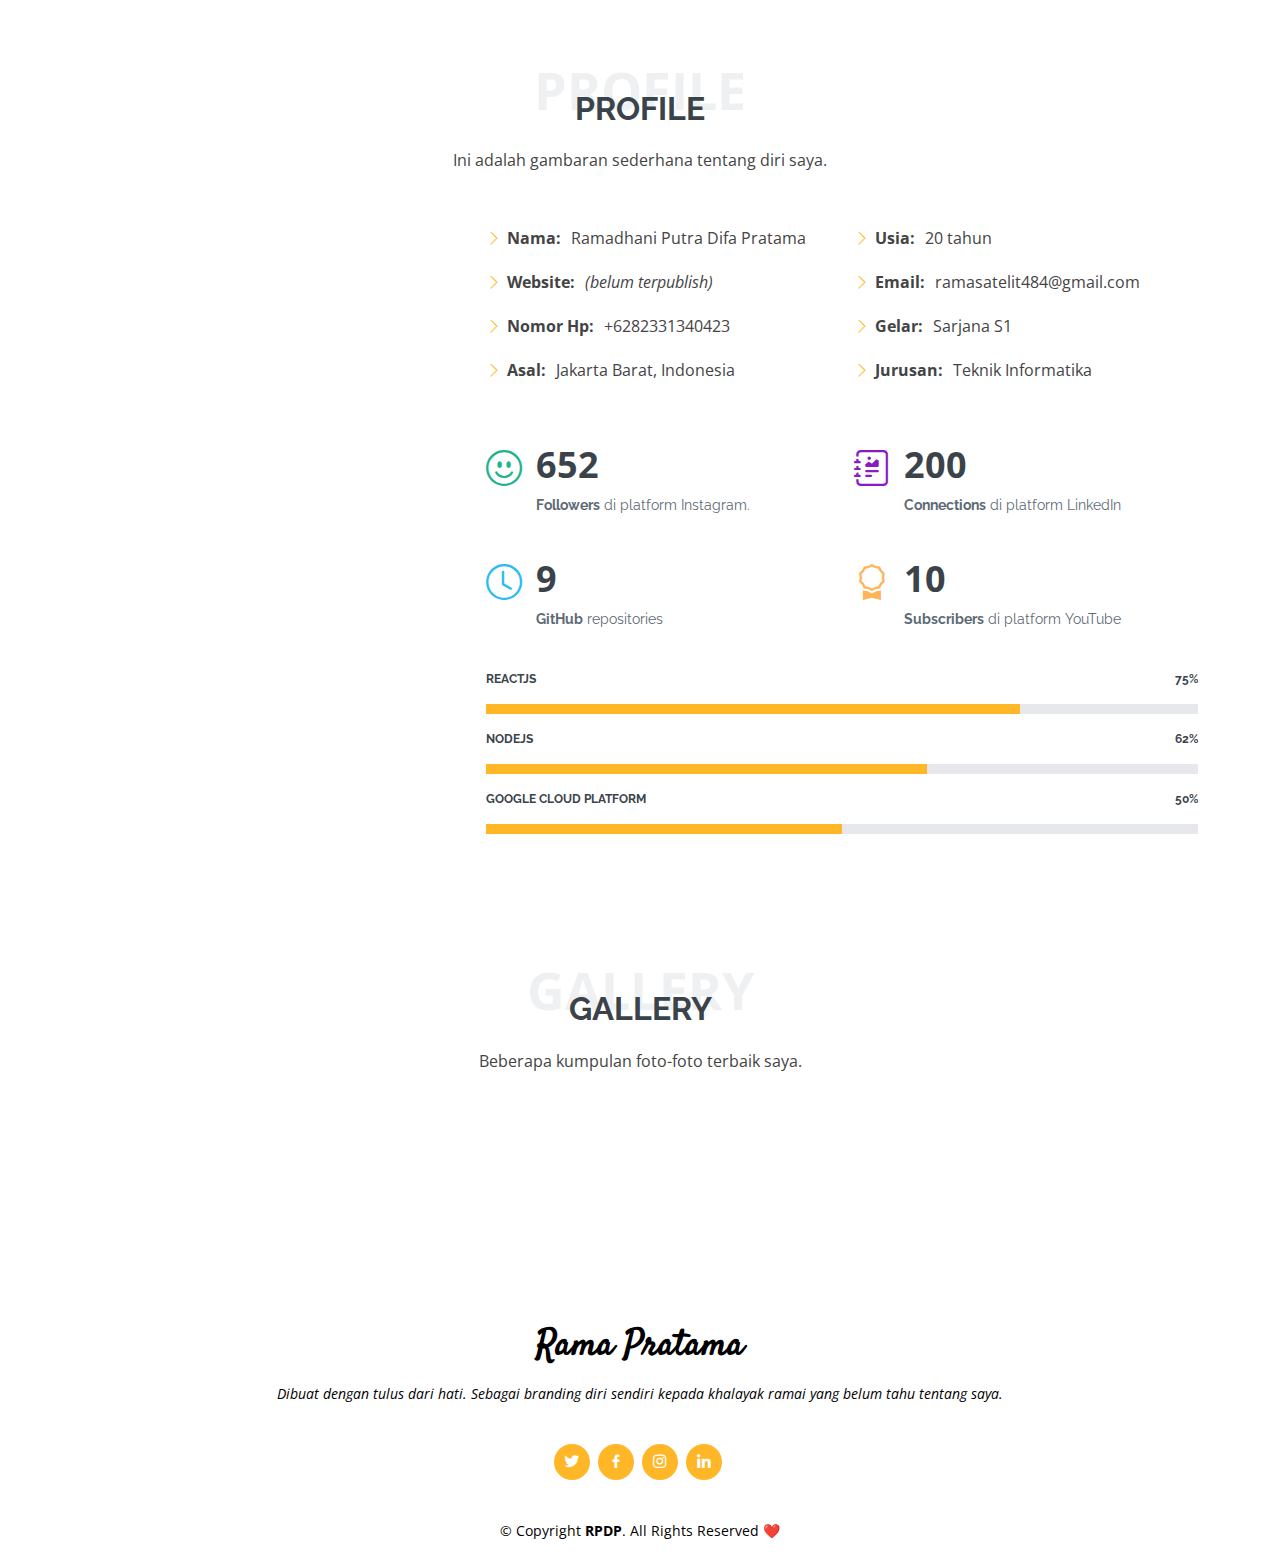
==== index.html @ 651ed234 "first-commit" ====
<!DOCTYPE html>
<html lang="en">

<head>
  <meta charset="utf-8">
  <meta content="width=device-width, initial-scale=1.0" name="viewport">

  <title>It's about me.</title>
  <meta content="" name="description">
  <meta content="" name="keywords">

  <!-- Favicons -->
  <link href="https://storage.googleapis.com/web-profile-asset/favicon.png" rel="icon">
  <link href="https://storage.googleapis.com/web-profile-asset/apple-touch-icon.png" rel="apple-touch-icon">

  <!-- Google Fonts -->
  <link href="https://fonts.googleapis.com/css?family=Open+Sans:300,300i,400,400i,600,600i,700,700i|Raleway:300,300i,400,400i,500,500i,600,600i,700,700i|Satisfy" rel="stylesheet">

  <!-- Vendor CSS Files -->
  <link href="assets/vendor/bootstrap/css/bootstrap.min.css" rel="stylesheet">
  <link href="assets/vendor/bootstrap-icons/bootstrap-icons.css" rel="stylesheet">
  <link href="assets/vendor/boxicons/css/boxicons.min.css" rel="stylesheet">
  <link href="assets/vendor/glightbox/css/glightbox.min.css" rel="stylesheet">
  <link href="assets/vendor/swiper/swiper-bundle.min.css" rel="stylesheet">

  <!-- Template Main CSS File -->
  <link href="assets/css/style.css" rel="stylesheet">

</head>

<body>

  <main id="main">

    <!-- ======= About Me Section ======= -->
    <section id="about" class="about">
      <div class="container">

        <div class="section-title">
          <span>Profile</span>
          <h2>Profile</h2>
          <p>Ini adalah gambaran sederhana tentang diri saya.</p>
          <br>
        </div>

        <div class="row">
          <div class="image col-lg-4 d-flex align-items-stretch justify-content-center justify-content-lg-start"></div>
          <div class="col-lg-8 d-flex flex-column align-items-stretch">
            <div class="content ps-lg-4 d-flex flex-column justify-content-center">
              <div class="row">
                <div class="col-lg-6">
                  <ul>
                    <li><i class="bi bi-chevron-right"></i> <strong>Nama:</strong> <span>Ramadhani Putra Difa Pratama</span></li>
                    <li><i class="bi bi-chevron-right"></i> <strong>Website:</strong> <span><em>(belum terpublish)</em></span></li>
                    <li><i class="bi bi-chevron-right"></i> <strong>Nomor Hp:</strong> <span>+6282331340423</span></li>
                    <li><i class="bi bi-chevron-right"></i> <strong>Asal:</strong> <span>Jakarta Barat, Indonesia</span></li>
                  </ul>
                </div>
                <div class="col-lg-6">
                  <ul>
                    <li><i class="bi bi-chevron-right"></i> <strong>Usia:</strong> <span>20 tahun</span></li>
                    <li><i class="bi bi-chevron-right"></i> <strong>Email:</strong> <span>ramasatelit484@gmail.com</span></li>
                    <li><i class="bi bi-chevron-right"></i> <strong>Gelar:</strong> <span>Sarjana S1</span></li>
                    <li><i class="bi bi-chevron-right"></i> <strong>Jurusan:</strong> <span>Teknik Informatika</span></li>
                  </ul>
                </div>
              </div>
              <div class="row mt-n4">
                <div class="col-md-6 mt-5 d-md-flex align-items-md-stretch">
                  <div class="count-box">
                    <i class="bi bi-emoji-smile" style="color: #20b38e;"></i>
                    <span data-purecounter-start="0" data-purecounter-end="825" data-purecounter-duration="1" class="purecounter"></span>
                    <p><strong>Followers</strong> di platform Instagram.</p>
                  </div>
                </div>

                <div class="col-md-6 mt-5 d-md-flex align-items-md-stretch">
                  <div class="count-box">
                    <i class="bi bi-journal-richtext" style="color: #8a1ac2;"></i>
                    <span data-purecounter-start="0" data-purecounter-end="253" data-purecounter-duration="1" class="purecounter"></span>
                    <p><strong>Connections</strong> di platform LinkedIn</p>
                  </div>
                </div>

                <div class="col-md-6 mt-5 d-md-flex align-items-md-stretch">
                  <div class="count-box">
                    <i class="bi bi-clock" style="color: #2cbdee;"></i>
                    <span data-purecounter-start="0" data-purecounter-end="11" data-purecounter-duration="1" class="purecounter"></span>
                    <p><strong>GitHub</strong> repositories</p>
                  </div>
                </div>

                <div class="col-md-6 mt-5 d-md-flex align-items-md-stretch">
                  <div class="count-box">
                    <i class="bi bi-award" style="color: #ffb459;"></i>
                    <span data-purecounter-start="0" data-purecounter-end="12" data-purecounter-duration="1" class="purecounter"></span>
                    <p><strong>Subscribers</strong> di platform YouTube</p>
                  </div>
                </div>
              </div>
            </div><!-- End .content-->

            <div class="skills-content ps-lg-4">
              <div class="progress">
                <span class="skill">ReactJS <i class="val">75%</i></span>
                <div class="progress-bar-wrap">
                  <div class="progress-bar" role="progressbar" aria-valuenow="75" aria-valuemin="0" aria-valuemax="100"></div>
                </div>
              </div>

              <div class="progress">
                <span class="skill">NodeJS <i class="val">62%</i></span>
                <div class="progress-bar-wrap">
                  <div class="progress-bar" role="progressbar" aria-valuenow="62" aria-valuemin="0" aria-valuemax="100"></div>
                </div>
              </div>

              <div class="progress">
                <span class="skill">Google Cloud Platform <i class="val">50%</i></span>
                <div class="progress-bar-wrap">
                  <div class="progress-bar" role="progressbar" aria-valuenow="50" aria-valuemin="0" aria-valuemax="100"></div>
                </div>
              </div>
            </div>

          </div>
        </div>

      </div>
    </section><!-- End About Me Section -->

    <!-- ======= My Portfolio Section ======= -->
    <section id="portfolio" class="portfolio">
      <div class="container">

        <div class="section-title">
          <span>Gallery</span>
          <h2>Gallery</h2>
          <p>Beberapa kumpulan foto-foto terbaik saya.</p>
        </div>

        <div class="row portfolio-container">

          <div class="col-lg-4 col-md-6 portfolio-item filter-app">
            <div class="portfolio-img"><img src="https://storage.googleapis.com/web-profile-asset/portofolio-1.png" class="img-fluid" alt=""></div>
          </div>

          <div class="col-lg-4 col-md-6 portfolio-item filter-web">
            <div class="portfolio-img"><img src="https://storage.googleapis.com/web-profile-asset/portofolio-2.png" class="img-fluid" alt=""></div>
          </div>

          <div class="col-lg-4 col-md-6 portfolio-item filter-app">
            <div class="portfolio-img"><img src="https://storage.googleapis.com/web-profile-asset/portofolio-3.png" class="img-fluid" alt=""></div>
          </div>

          <div class="col-lg-4 col-md-6 portfolio-item filter-card">
            <div class="portfolio-img"><img src="https://storage.googleapis.com/web-profile-asset/portofolio-4.png" class="img-fluid" alt=""></div>
          </div>

          <div class="col-lg-4 col-md-6 portfolio-item filter-web">
            <div class="portfolio-img"><img src="https://storage.googleapis.com/web-profile-asset/portofolio-5.png" class="img-fluid" alt=""></div>
          </div>

          <div class="col-lg-4 col-md-6 portfolio-item filter-app">
            <div class="portfolio-img"><img src="https://storage.googleapis.com/web-profile-asset/portofolio-6.png" class="img-fluid" alt=""></div>
          </div>

          <div class="col-lg-4 col-md-6 portfolio-item filter-card">
            <div class="portfolio-img"><img src="https://storage.googleapis.com/web-profile-asset/portofolio-7.png" class="img-fluid" alt=""></div>
          </div>

          <div class="col-lg-4 col-md-6 portfolio-item filter-card">
            <div class="portfolio-img"><img src="https://storage.googleapis.com/web-profile-asset/portofolio-8.png" class="img-fluid" alt=""></div>
          </div>

          <div class="col-lg-4 col-md-6 portfolio-item filter-web">
            <div class="portfolio-img"><img src="https://storage.googleapis.com/web-profile-asset/portofolio-9.png" class="img-fluid" alt=""></div>
          </div>

        </div>

      </div>
    </section><!-- End My Portfolio Section -->

  </main><!-- End #main -->

  <!-- ======= Footer ======= -->
  <footer id="footer">
    <div class="container">
      <h3>Rama Pratama</h3>
      <p>Dibuat dengan tulus dari hati. Sebagai branding diri sendiri kepada khalayak ramai yang belum tahu tentang saya.</p>
      <div class="social-links">
        <a href="#" class="twitter"><i class="bx bxl-twitter"></i></a>
        <a href="#" class="facebook"><i class="bx bxl-facebook"></i></a>
        <a href="https://www.instagram.com/rama.pdp/" class="instagram"><i class="bx bxl-instagram"></i></a>
        <a href="https://www.linkedin.com/in/rama-pratama/" class="linkedin"><i class="bx bxl-linkedin"></i></a>
      </div>
      <div class="copyright">
        &copy; Copyright <strong><span>RPDP</span></strong>. All Rights Reserved ❤️
      </div>
    </div>
  </footer><!-- End Footer -->

  <a href="#" class="back-to-top d-flex align-items-center justify-content-center"><i class="bi bi-arrow-up-short"></i></a>

  <!-- Vendor JS Files -->
  <script src="assets/vendor/purecounter/purecounter_vanilla.js"></script>
  <script src="assets/vendor/bootstrap/js/bootstrap.bundle.min.js"></script>
  <script src="assets/vendor/glightbox/js/glightbox.min.js"></script>
  <script src="assets/vendor/isotope-layout/isotope.pkgd.min.js"></script>
  <script src="assets/vendor/swiper/swiper-bundle.min.js"></script>
  <script src="assets/vendor/waypoints/noframework.waypoints.js"></script>
  <script src="assets/vendor/php-email-form/validate.js"></script>

  <!-- Template Main JS File -->
  <script src="assets/js/main.js"></script>

</body>

</html>
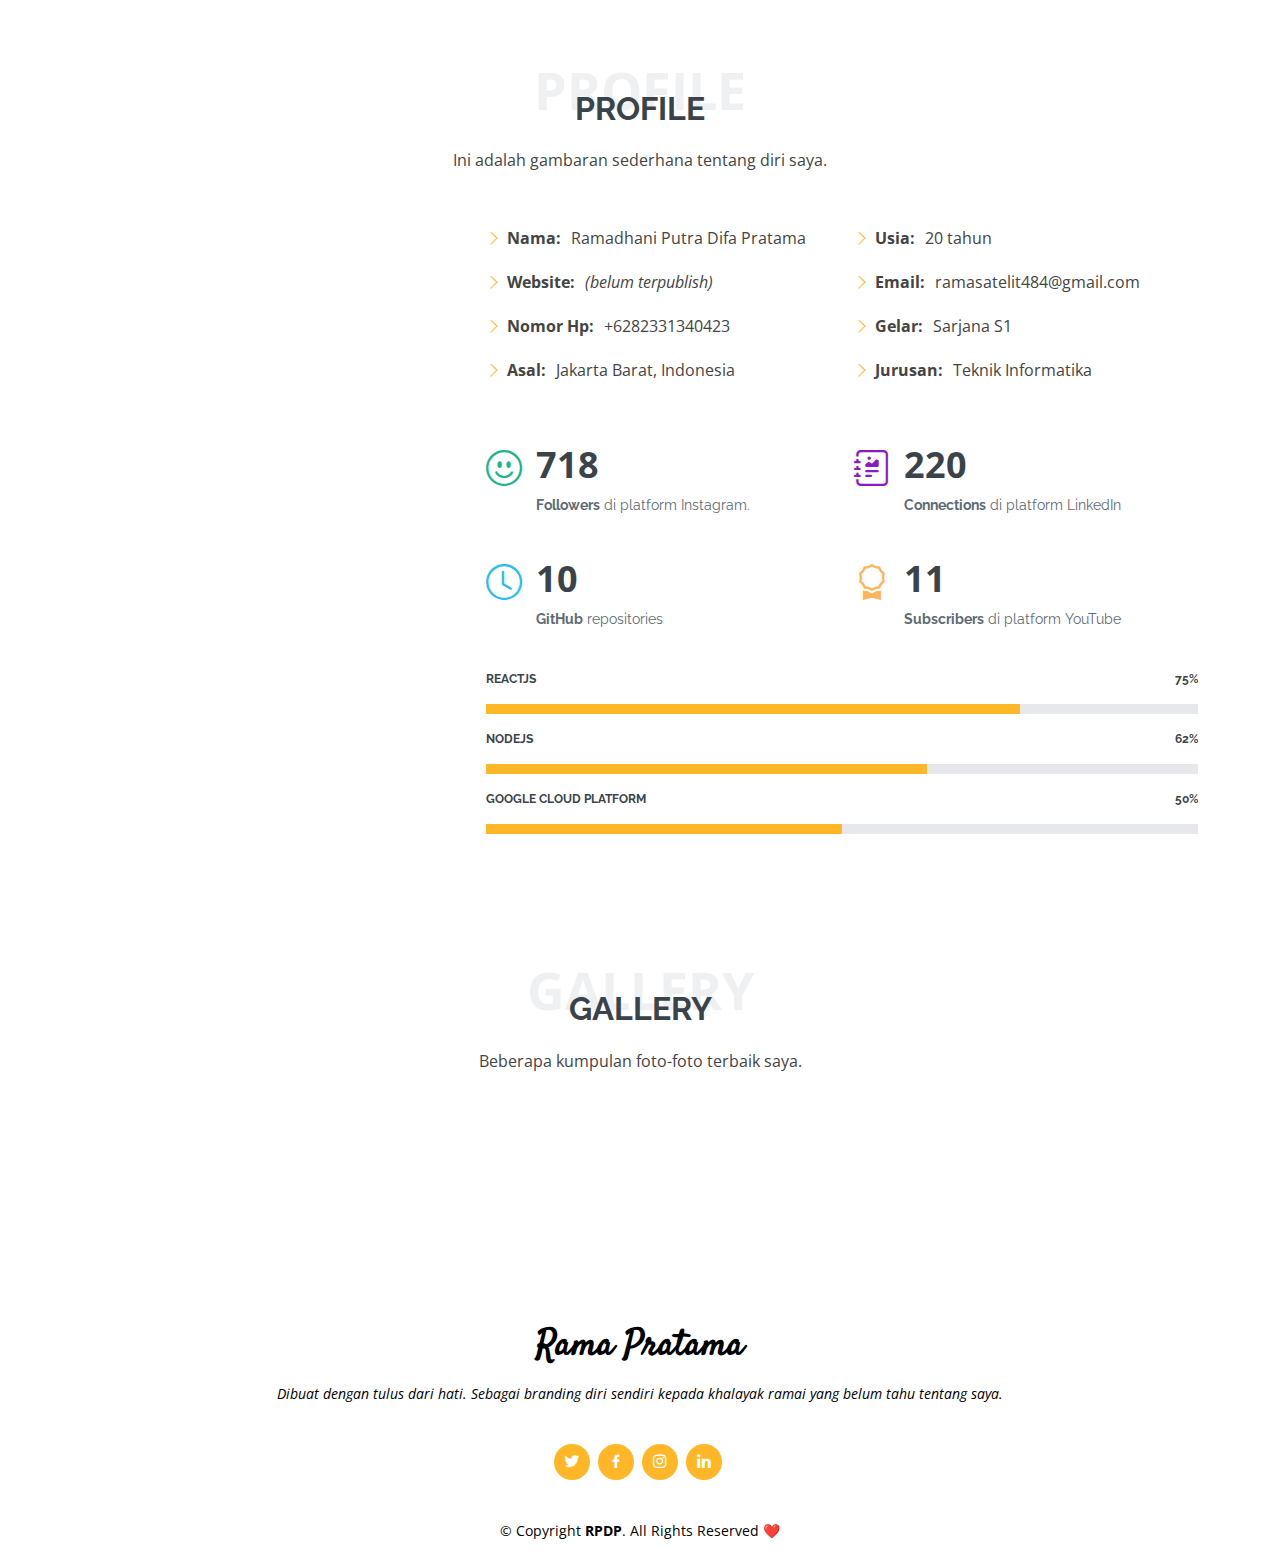
==== commit 6f544c34: "fix and clean project" ====
--- a/index.html
+++ b/index.html
@@ -10,8 +10,8 @@
   <meta content="" name="keywords">
 
   <!-- Favicons -->
-  <link href="https://storage.googleapis.com/web-profile-asset/favicon.png" rel="icon">
-  <link href="https://storage.googleapis.com/web-profile-asset/apple-touch-icon.png" rel="apple-touch-icon">
+  <link href="https://storage.googleapis.com/web-profile-image/favicon.png" rel="icon">
+  <link href="hhttps://storage.googleapis.com/web-profile-image/apple-touch-icon.png" rel="apple-touch-icon">
 
   <!-- Google Fonts -->
   <link href="https://fonts.googleapis.com/css?family=Open+Sans:300,300i,400,400i,600,600i,700,700i|Raleway:300,300i,400,400i,500,500i,600,600i,700,700i|Satisfy" rel="stylesheet">
@@ -142,39 +142,39 @@
         <div class="row portfolio-container">
 
           <div class="col-lg-4 col-md-6 portfolio-item filter-app">
-            <div class="portfolio-img"><img src="https://storage.googleapis.com/web-profile-asset/portofolio-1.png" class="img-fluid" alt=""></div>
+            <div class="portfolio-img"><img src="https://storage.googleapis.com/web-profile-image/portofolio-1.png" class="img-fluid" alt=""></div>
           </div>
 
           <div class="col-lg-4 col-md-6 portfolio-item filter-web">
-            <div class="portfolio-img"><img src="https://storage.googleapis.com/web-profile-asset/portofolio-2.png" class="img-fluid" alt=""></div>
+            <div class="portfolio-img"><img src="https://storage.googleapis.com/web-profile-image/portofolio-2.png" class="img-fluid" alt=""></div>
           </div>
 
           <div class="col-lg-4 col-md-6 portfolio-item filter-app">
-            <div class="portfolio-img"><img src="https://storage.googleapis.com/web-profile-asset/portofolio-3.png" class="img-fluid" alt=""></div>
+            <div class="portfolio-img"><img src="https://storage.googleapis.com/web-profile-image/portofolio-3.png" class="img-fluid" alt=""></div>
           </div>
 
           <div class="col-lg-4 col-md-6 portfolio-item filter-card">
-            <div class="portfolio-img"><img src="https://storage.googleapis.com/web-profile-asset/portofolio-4.png" class="img-fluid" alt=""></div>
+            <div class="portfolio-img"><img src="https://storage.googleapis.com/web-profile-image/portofolio-4.png" class="img-fluid" alt=""></div>
           </div>
 
           <div class="col-lg-4 col-md-6 portfolio-item filter-web">
-            <div class="portfolio-img"><img src="https://storage.googleapis.com/web-profile-asset/portofolio-5.png" class="img-fluid" alt=""></div>
+            <div class="portfolio-img"><img src="https://storage.googleapis.com/web-profile-image/portofolio-5.png" class="img-fluid" alt=""></div>
           </div>
 
           <div class="col-lg-4 col-md-6 portfolio-item filter-app">
-            <div class="portfolio-img"><img src="https://storage.googleapis.com/web-profile-asset/portofolio-6.png" class="img-fluid" alt=""></div>
+            <div class="portfolio-img"><img src="https://storage.googleapis.com/web-profile-image/portofolio-6.png" class="img-fluid" alt=""></div>
           </div>
 
           <div class="col-lg-4 col-md-6 portfolio-item filter-card">
-            <div class="portfolio-img"><img src="https://storage.googleapis.com/web-profile-asset/portofolio-7.png" class="img-fluid" alt=""></div>
+            <div class="portfolio-img"><img src="https://storage.googleapis.com/web-profile-image/portofolio-7.png" class="img-fluid" alt=""></div>
           </div>
 
           <div class="col-lg-4 col-md-6 portfolio-item filter-card">
-            <div class="portfolio-img"><img src="https://storage.googleapis.com/web-profile-asset/portofolio-8.png" class="img-fluid" alt=""></div>
+            <div class="portfolio-img"><img src="https://storage.googleapis.com/web-profile-image/portofolio-8.png" class="img-fluid" alt=""></div>
           </div>
 
           <div class="col-lg-4 col-md-6 portfolio-item filter-web">
-            <div class="portfolio-img"><img src="https://storage.googleapis.com/web-profile-asset/portofolio-9.png" class="img-fluid" alt=""></div>
+            <div class="portfolio-img"><img src="https://storage.googleapis.com/web-profile-image/portofolio-9.png" class="img-fluid" alt=""></div>
           </div>
 
         </div>
--- a/assets/css/style.css
+++ b/assets/css/style.css
@@ -196,7 +196,7 @@
 }
 
 .about .image {
-  background: url("https://storage.googleapis.com/web-profile-asset/my-picture.png") center center no-repeat;
+  background: url("https://storage.googleapis.com/web-profile-image/my-picture.png") center center no-repeat;
   background-size: cover;
   min-height: 500px;
   border-radius: 10px;
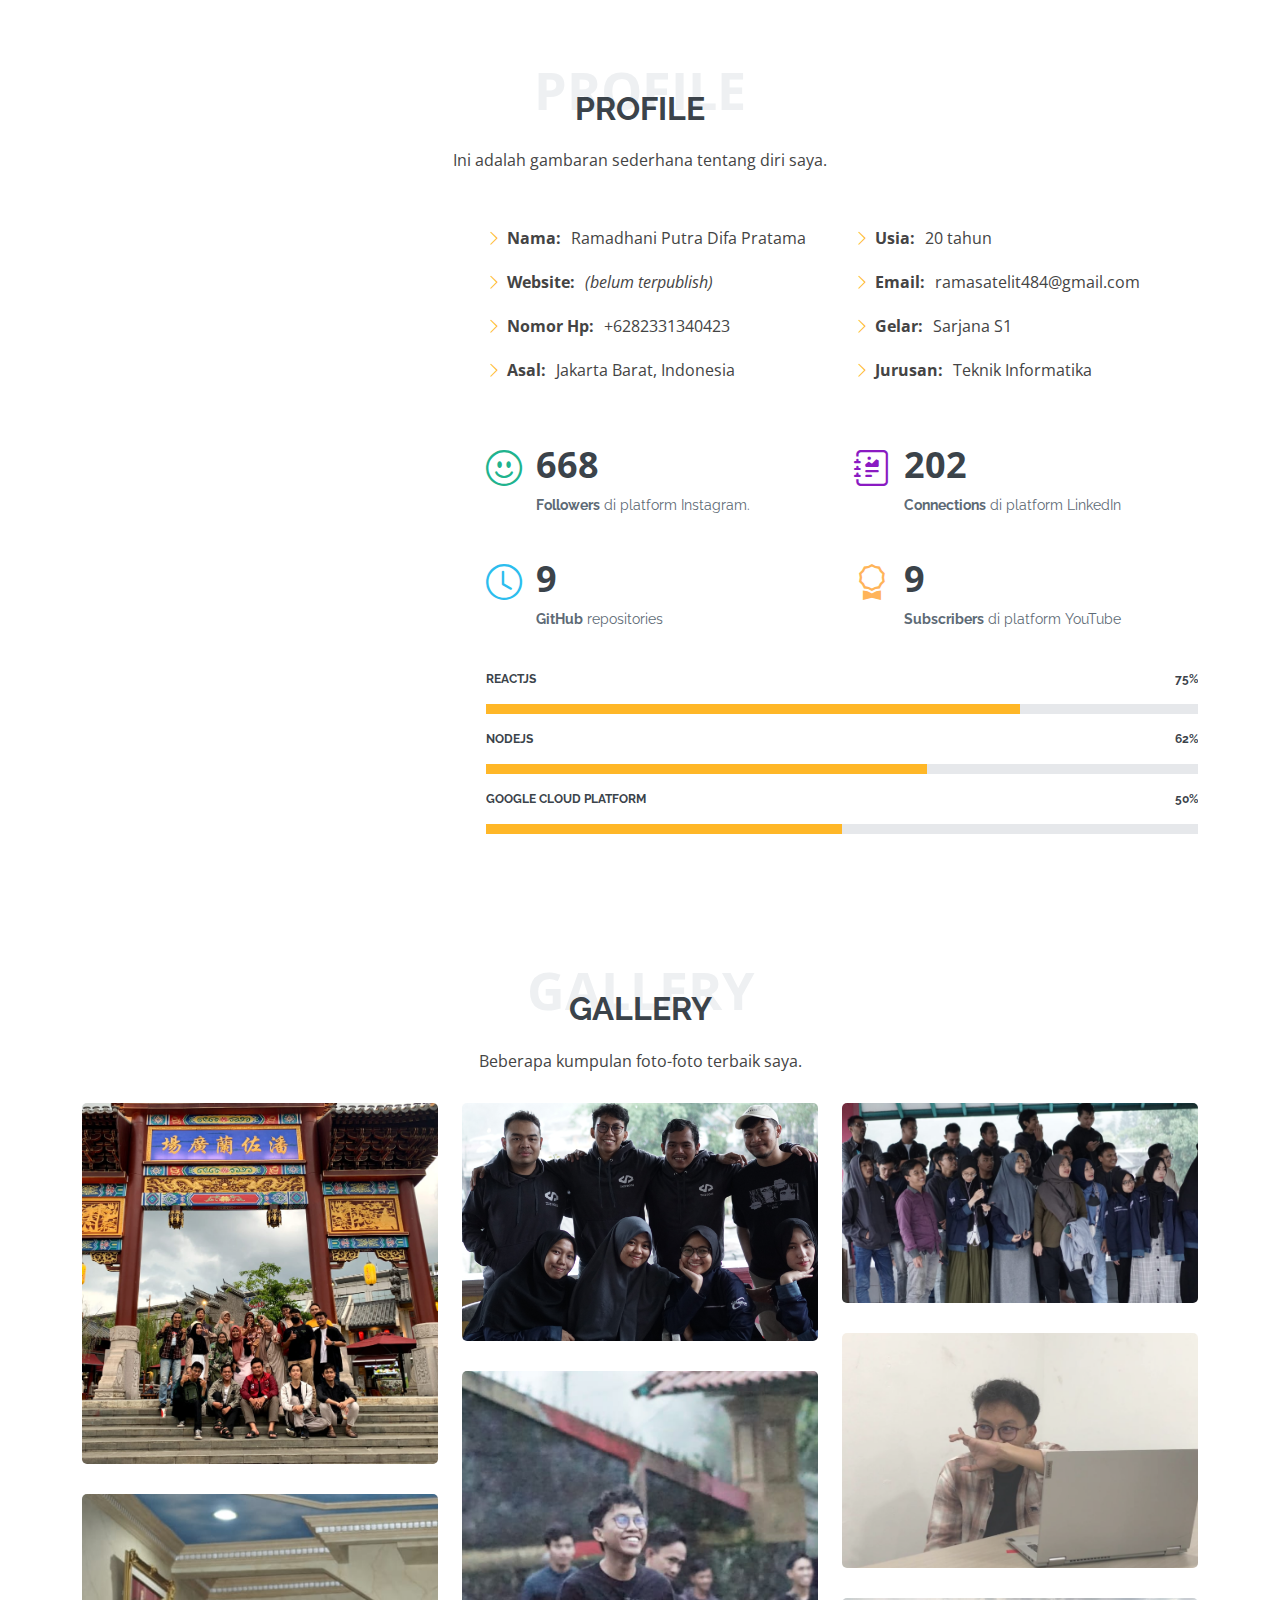
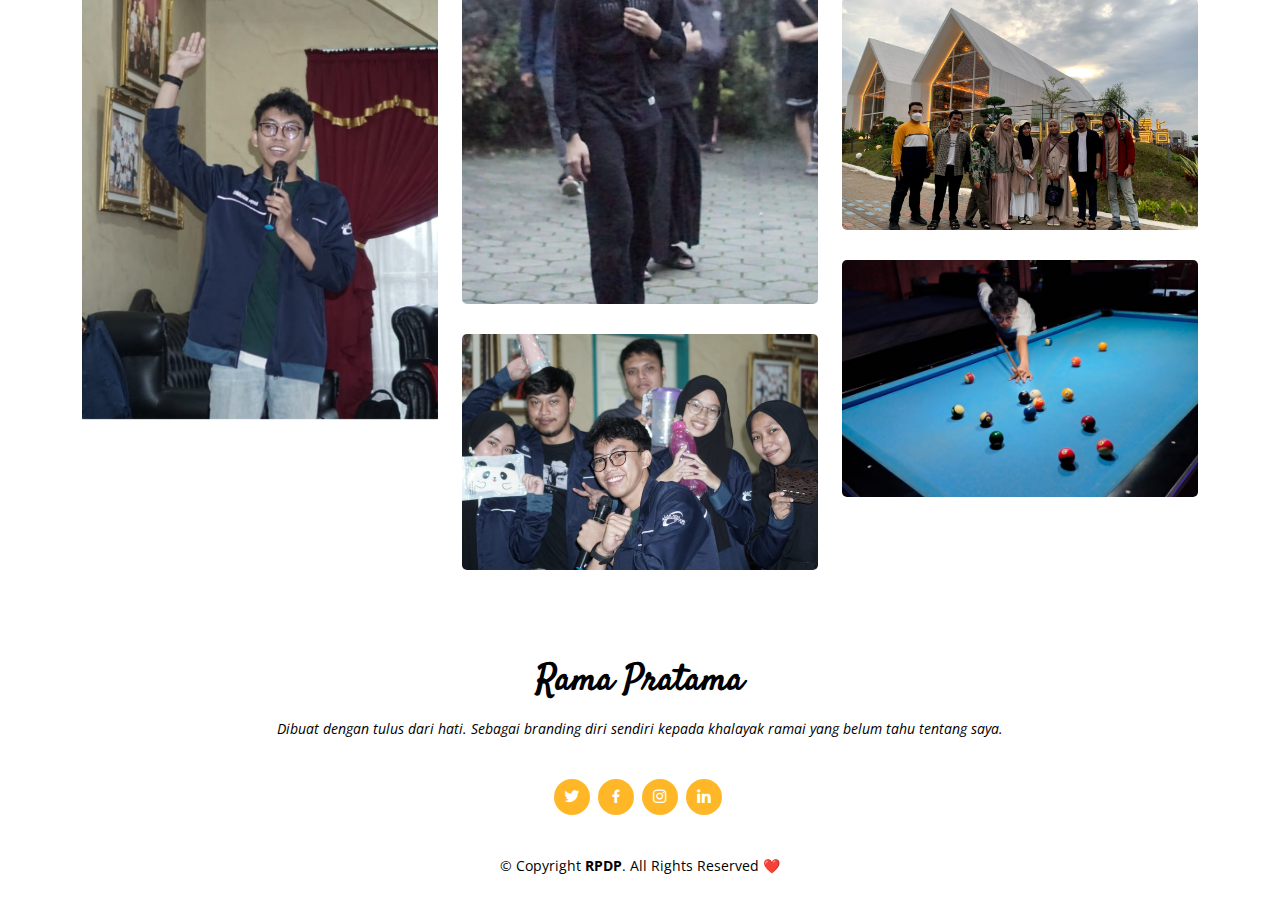
==== commit 01a3a5f0: "edit image url form cloud storage to internal file" ====
--- a/index.html
+++ b/index.html
@@ -10,8 +10,8 @@
   <meta content="" name="keywords">
 
   <!-- Favicons -->
-  <link href="https://storage.googleapis.com/web-profile-image/favicon.png" rel="icon">
-  <link href="hhttps://storage.googleapis.com/web-profile-image/apple-touch-icon.png" rel="apple-touch-icon">
+  <link href="assets/img/favicon.png" rel="icon">
+  <link href="assets/img/apple-touch-icon.png" rel="apple-touch-icon">
 
   <!-- Google Fonts -->
   <link href="https://fonts.googleapis.com/css?family=Open+Sans:300,300i,400,400i,600,600i,700,700i|Raleway:300,300i,400,400i,500,500i,600,600i,700,700i|Satisfy" rel="stylesheet">
@@ -142,39 +142,39 @@
         <div class="row portfolio-container">
 
           <div class="col-lg-4 col-md-6 portfolio-item filter-app">
-            <div class="portfolio-img"><img src="https://storage.googleapis.com/web-profile-image/portofolio-1.png" class="img-fluid" alt=""></div>
+            <div class="portfolio-img"><img src="assets/img/portofolio-1.png" class="img-fluid" alt=""></div>
           </div>
 
           <div class="col-lg-4 col-md-6 portfolio-item filter-web">
-            <div class="portfolio-img"><img src="https://storage.googleapis.com/web-profile-image/portofolio-2.png" class="img-fluid" alt=""></div>
+            <div class="portfolio-img"><img src="assets/img/portofolio-2.png" class="img-fluid" alt=""></div>
           </div>
 
           <div class="col-lg-4 col-md-6 portfolio-item filter-app">
-            <div class="portfolio-img"><img src="https://storage.googleapis.com/web-profile-image/portofolio-3.png" class="img-fluid" alt=""></div>
+            <div class="portfolio-img"><img src="assets/img/portofolio-3.png" class="img-fluid" alt=""></div>
           </div>
 
           <div class="col-lg-4 col-md-6 portfolio-item filter-card">
-            <div class="portfolio-img"><img src="https://storage.googleapis.com/web-profile-image/portofolio-4.png" class="img-fluid" alt=""></div>
+            <div class="portfolio-img"><img src="assets/img/portofolio-4.png" class="img-fluid" alt=""></div>
           </div>
 
           <div class="col-lg-4 col-md-6 portfolio-item filter-web">
-            <div class="portfolio-img"><img src="https://storage.googleapis.com/web-profile-image/portofolio-5.png" class="img-fluid" alt=""></div>
+            <div class="portfolio-img"><img src="assets/img/portofolio-5.png" class="img-fluid" alt=""></div>
           </div>
 
           <div class="col-lg-4 col-md-6 portfolio-item filter-app">
-            <div class="portfolio-img"><img src="https://storage.googleapis.com/web-profile-image/portofolio-6.png" class="img-fluid" alt=""></div>
+            <div class="portfolio-img"><img src="assets/img/portofolio-6.png" class="img-fluid" alt=""></div>
           </div>
 
           <div class="col-lg-4 col-md-6 portfolio-item filter-card">
-            <div class="portfolio-img"><img src="https://storage.googleapis.com/web-profile-image/portofolio-7.png" class="img-fluid" alt=""></div>
+            <div class="portfolio-img"><img src="assets/img/portofolio-7.png" class="img-fluid" alt=""></div>
           </div>
 
           <div class="col-lg-4 col-md-6 portfolio-item filter-card">
-            <div class="portfolio-img"><img src="https://storage.googleapis.com/web-profile-image/portofolio-8.png" class="img-fluid" alt=""></div>
+            <div class="portfolio-img"><img src="assets/img/portofolio-8.png" class="img-fluid" alt=""></div>
           </div>
 
           <div class="col-lg-4 col-md-6 portfolio-item filter-web">
-            <div class="portfolio-img"><img src="https://storage.googleapis.com/web-profile-image/portofolio-9.png" class="img-fluid" alt=""></div>
+            <div class="portfolio-img"><img src="assets/img/portofolio-9.png" class="img-fluid" alt=""></div>
           </div>
 
         </div>
--- a/assets/css/style.css
+++ b/assets/css/style.css
@@ -196,7 +196,7 @@
 }
 
 .about .image {
-  background: url("https://storage.googleapis.com/web-profile-image/my-picture.png") center center no-repeat;
+  background: url("assets/img/my-picture.png") center center no-repeat;
   background-size: cover;
   min-height: 500px;
   border-radius: 10px;
